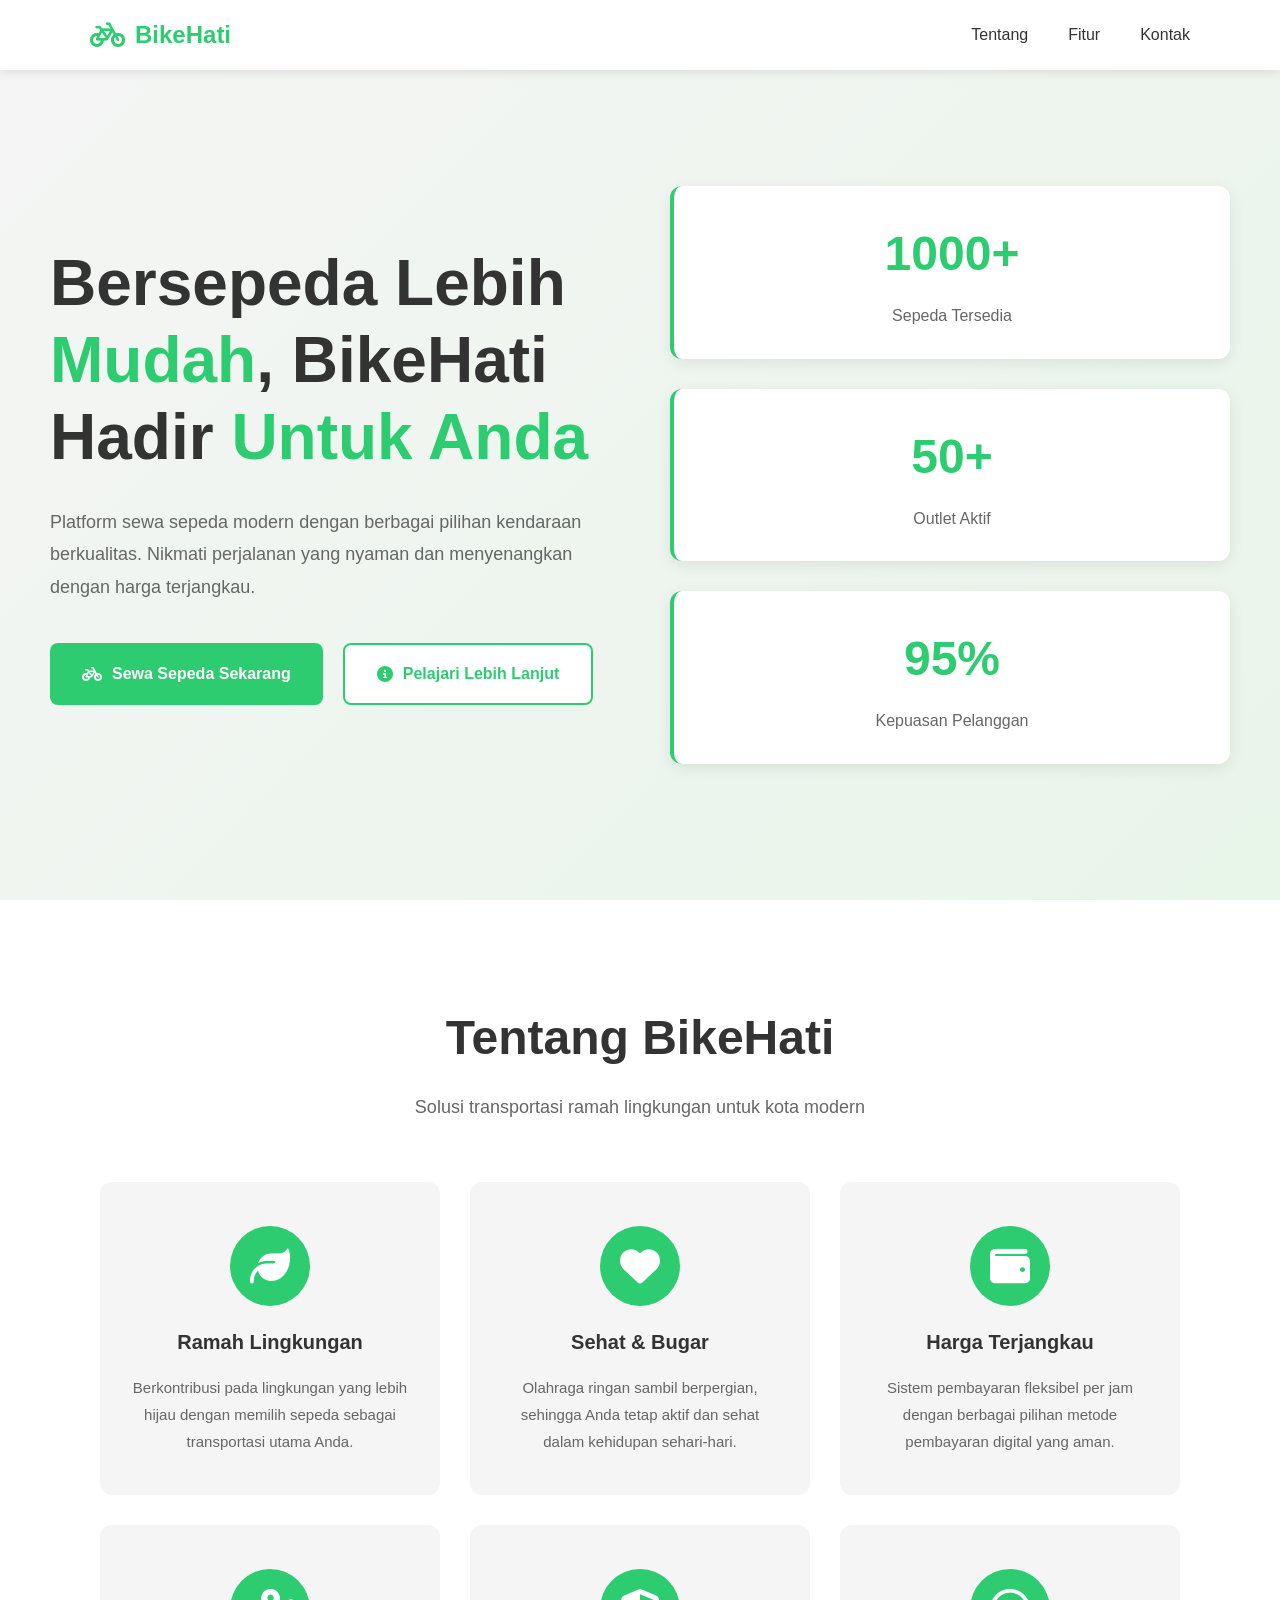
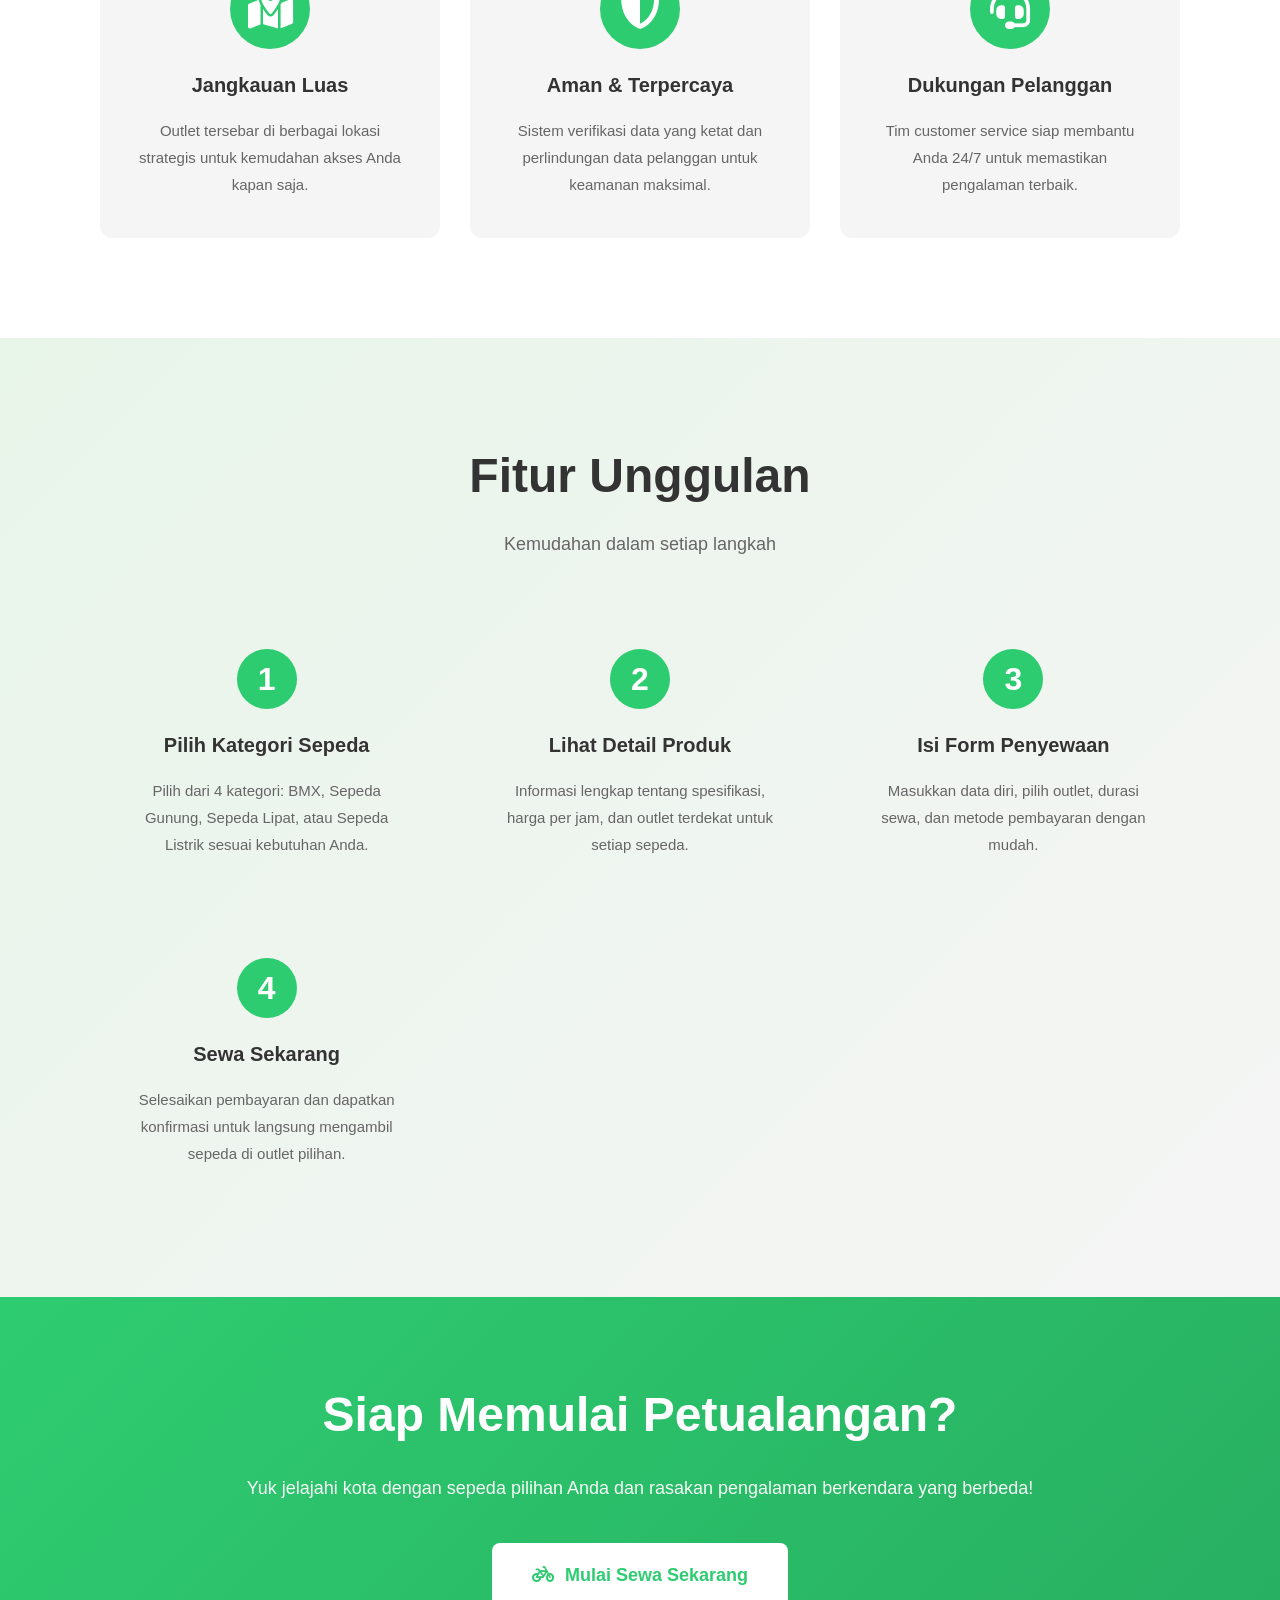
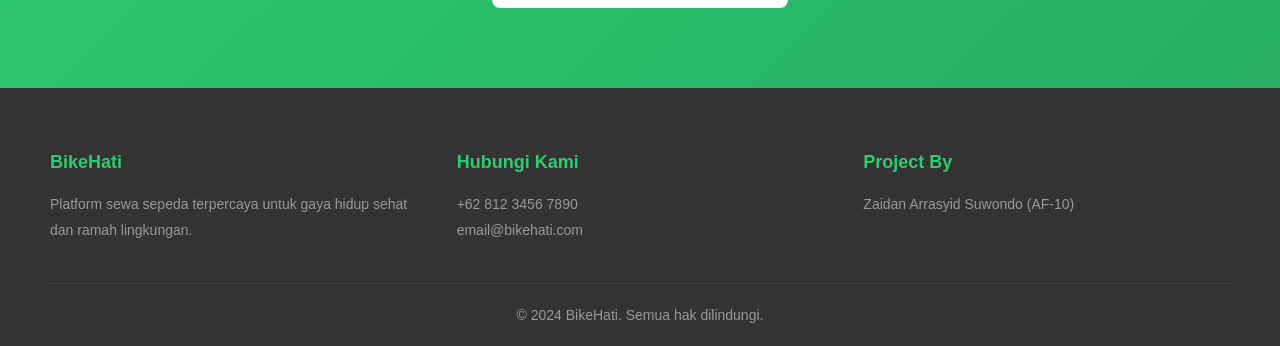
==== index.html @ 1d538002 "Rename home.html to index.html" ====
<!DOCTYPE html>
<html lang="id">
<head>
    <meta charset="UTF-8">
    <meta name="viewport" content="width=device-width, initial-scale=1.0">
    <title>BikeHati - Sewa Sepeda</title>
    <link rel="stylesheet" href="home-style.css">
    <link rel="stylesheet" href="https://cdnjs.cloudflare.com/ajax/libs/font-awesome/6.4.0/css/all.min.css">
</head>
<body>
    <!-- Navigation -->
    <nav class="navbar">
        <div class="nav-container">
            <div class="logo">
                <i class="fas fa-bicycle"></i>
                <span>BikeHati</span>
            </div>
            <ul class="nav-links">
                <li><a href="#tentang">Tentang</a></li>
                <li><a href="#fitur">Fitur</a></li>
                <li><a href="#kontak">Kontak</a></li>
            </ul>
        </div>
    </nav>

    <!-- Hero Section -->
    <section class="hero">
        <div class="hero-content">
            <h1 class="hero-title">
                Bersepeda Lebih
                <span class="highlight">Mudah</span>,
                BikeHati Hadir
                <span class="highlight">Untuk Anda</span>
            </h1>
            <p class="hero-subtitle">Platform sewa sepeda modern dengan berbagai pilihan kendaraan berkualitas. Nikmati perjalanan yang nyaman dan menyenangkan dengan harga terjangkau.</p>
            
            <div class="hero-buttons">
            <a href="sewa/index.html" class="btn btn-primary">
                    <i class="fas fa-bicycle"></i>
                    Sewa Sepeda Sekarang
                </a>
                <a href="#tentang" class="btn btn-secondary">
                    <i class="fas fa-info-circle"></i>
                    Pelajari Lebih Lanjut
                </a>
            </div>
        </div>

        <div class="hero-stats">
            <div class="stat-item">
                <div class="stat-number">1000+</div>
                <div class="stat-label">Sepeda Tersedia</div>
            </div>
            <div class="stat-item">
                <div class="stat-number">50+</div>
                <div class="stat-label">Outlet Aktif</div>
            </div>
            <div class="stat-item">
                <div class="stat-number">95%</div>
                <div class="stat-label">Kepuasan Pelanggan</div>
            </div>
        </div>
    </section>

    <!-- Tentang Section -->
    <section class="tentang" id="tentang">
        <div class="container">
            <h2>Tentang BikeHati</h2>
            <p class="section-subtitle">Solusi transportasi ramah lingkungan untuk kota modern</p>

            <div class="tentang-grid">
                <div class="tentang-card">
                    <div class="card-icon">
                        <i class="fas fa-leaf"></i>
                    </div>
                    <h3>Ramah Lingkungan</h3>
                    <p>Berkontribusi pada lingkungan yang lebih hijau dengan memilih sepeda sebagai transportasi utama Anda.</p>
                </div>

                <div class="tentang-card">
                    <div class="card-icon">
                        <i class="fas fa-heart"></i>
                    </div>
                    <h3>Sehat & Bugar</h3>
                    <p>Olahraga ringan sambil berpergian, sehingga Anda tetap aktif dan sehat dalam kehidupan sehari-hari.</p>
                </div>

                <div class="tentang-card">
                    <div class="card-icon">
                        <i class="fas fa-wallet"></i>
                    </div>
                    <h3>Harga Terjangkau</h3>
                    <p>Sistem pembayaran fleksibel per jam dengan berbagai pilihan metode pembayaran digital yang aman.</p>
                </div>

                <div class="tentang-card">
                    <div class="card-icon">
                        <i class="fas fa-map-location-dot"></i>
                    </div>
                    <h3>Jangkauan Luas</h3>
                    <p>Outlet tersebar di berbagai lokasi strategis untuk kemudahan akses Anda kapan saja.</p>
                </div>

                <div class="tentang-card">
                    <div class="card-icon">
                        <i class="fas fa-shield-halved"></i>
                    </div>
                    <h3>Aman & Terpercaya</h3>
                    <p>Sistem verifikasi data yang ketat dan perlindungan data pelanggan untuk keamanan maksimal.</p>
                </div>

                <div class="tentang-card">
                    <div class="card-icon">
                        <i class="fas fa-headset"></i>
                    </div>
                    <h3>Dukungan Pelanggan</h3>
                    <p>Tim customer service siap membantu Anda 24/7 untuk memastikan pengalaman terbaik.</p>
                </div>
            </div>
        </div>
    </section>

    <!-- Fitur Section -->
    <section class="fitur" id="fitur">
        <div class="container">
            <h2>Fitur Unggulan</h2>
            <p class="section-subtitle">Kemudahan dalam setiap langkah</p>

            <div class="fitur-list">
                <div class="fitur-item">
                    <div class="fitur-number">1</div>
                    <h3>Pilih Kategori Sepeda</h3>
                    <p>Pilih dari 4 kategori: BMX, Sepeda Gunung, Sepeda Lipat, atau Sepeda Listrik sesuai kebutuhan Anda.</p>
                </div>

                <div class="fitur-item">
                    <div class="fitur-number">2</div>
                    <h3>Lihat Detail Produk</h3>
                    <p>Informasi lengkap tentang spesifikasi, harga per jam, dan outlet terdekat untuk setiap sepeda.</p>
                </div>

                <div class="fitur-item">
                    <div class="fitur-number">3</div>
                    <h3>Isi Form Penyewaan</h3>
                    <p>Masukkan data diri, pilih outlet, durasi sewa, dan metode pembayaran dengan mudah.</p>
                </div>

                <div class="fitur-item">
                    <div class="fitur-number">4</div>
                    <h3>Sewa Sekarang</h3>
                    <p>Selesaikan pembayaran dan dapatkan konfirmasi untuk langsung mengambil sepeda di outlet pilihan.</p>
                </div>
            </div>
        </div>
    </section>

    <!-- CTA Section -->
    <section class="cta">
        <div class="cta-content">
            <h2>Siap Memulai Petualangan?</h2>
            <p>Yuk jelajahi kota dengan sepeda pilihan Anda dan rasakan pengalaman berkendara yang berbeda!</p>
            <a href="sewa/index.html" class="btn btn-primary btn-large">
                <i class="fas fa-bicycle"></i>
                Mulai Sewa Sekarang
            </a>
        </div>
    </section>

    <!-- Footer -->
    <footer class="footer">
        <div class="footer-content">
            <div class="footer-section">
                <h3>BikeHati</h3>
                <p>Platform sewa sepeda terpercaya untuk gaya hidup sehat dan ramah lingkungan.</p>
            </div>
            <div class="footer-section">
                <h3>Hubungi Kami</h3>
                <p>+62 812 3456 7890</p>
                <p>email@bikehati.com</p>
            </div>
            <div class="footer-section">
                <h3>Project By</h3>
                <p>Zaidan Arrasyid Suwondo (AF-10)</p>
            </div>
        </div>
        <div class="footer-bottom">
            <p>&copy; 2024 BikeHati. Semua hak dilindungi.</p>
        </div>
    </footer>

    <script src="home-script.js"></script>
</body>
</html>
---- home-style.css ----
* {
    margin: 0;
    padding: 0;
    box-sizing: border-box;
}

:root {
    --primary-green: #2ecc71;
    --primary-dark: #27ae60;
    --dark-bg: #0a0a0a;
    --light-gray: #f5f5f5;
    --border-color: #e0e0e0;
    --text-dark: #333;
    --text-light: #666;
    --transition: all 0.3s ease;
}

body {
    font-family: 'Segoe UI', Tahoma, Geneva, Verdana, sans-serif;
    background-color: #fff;
    color: var(--text-dark);
    line-height: 1.6;
}

html {
    scroll-behavior: smooth;
}

/* ============ NAVIGATION ============ */
.navbar {
    position: fixed;
    top: 0;
    width: 100%;
    background: white;
    box-shadow: 0 2px 10px rgba(0, 0, 0, 0.1);
    z-index: 100;
    padding: 16px 0;
}

.nav-container {
    max-width: 1200px;
    margin: 0 auto;
    padding: 0 50px;
    display: flex;
    justify-content: space-between;
    align-items: center;
}

.logo {
    display: flex;
    align-items: center;
    gap: 10px;
    font-size: 24px;
    font-weight: 700;
    color: var(--primary-green);
}

.logo i {
    font-size: 28px;
}

.nav-links {
    display: flex;
    list-style: none;
    gap: 40px;
}

.nav-links a {
    color: var(--text-dark);
    text-decoration: none;
    font-weight: 500;
    transition: var(--transition);
}

.nav-links a:hover {
    color: var(--primary-green);
}

/* ============ HERO SECTION ============ */
.hero {
    min-height: 100vh;
    background: linear-gradient(135deg, #f5f5f5 0%, #e8f5e9 100%);
    display: flex;
    align-items: center;
    justify-content: space-between;
    padding: 100px 50px 50px 50px;
    max-width: 1400px;
    margin: 0 auto;
    gap: 60px;
}

.hero-content {
    flex: 1;
    max-width: 600px;
}

.hero-title {
    font-size: 64px;
    font-weight: 800;
    line-height: 1.2;
    color: var(--text-dark);
    margin-bottom: 30px;
}

.hero-title .highlight {
    color: var(--primary-green);
}

.hero-subtitle {
    font-size: 18px;
    color: var(--text-light);
    margin-bottom: 40px;
    line-height: 1.8;
}

.hero-buttons {
    display: flex;
    gap: 20px;
    flex-wrap: wrap;
}

.btn {
    display: inline-flex;
    align-items: center;
    gap: 10px;
    padding: 16px 32px;
    border-radius: 8px;
    border: none;
    font-size: 16px;
    font-weight: 600;
    cursor: pointer;
    transition: var(--transition);
    text-decoration: none;
}

.btn-primary {
    background-color: var(--primary-green);
    color: white;
}

.btn-primary:hover {
    background-color: var(--primary-dark);
    transform: translateY(-2px);
    box-shadow: 0 8px 16px rgba(46, 204, 113, 0.3);
}

.btn-secondary {
    background-color: white;
    color: var(--primary-green);
    border: 2px solid var(--primary-green);
}

.btn-secondary:hover {
    background-color: var(--primary-green);
    color: white;
}

.btn-large {
    padding: 18px 40px;
    font-size: 18px;
}

.hero-stats {
    flex: 1;
    display: grid;
    grid-template-columns: 1fr;
    gap: 30px;
}

.stat-item {
    background: white;
    padding: 30px;
    border-radius: 12px;
    text-align: center;
    box-shadow: 0 4px 15px rgba(0, 0, 0, 0.08);
    border-left: 4px solid var(--primary-green);
}

.stat-number {
    font-size: 48px;
    font-weight: 800;
    color: var(--primary-green);
    margin-bottom: 10px;
}

.stat-label {
    font-size: 16px;
    color: var(--text-light);
    font-weight: 500;
}

/* ============ CONTAINER ============ */
.container {
    max-width: 1200px;
    margin: 0 auto;
    padding: 0 50px;
}

/* ============ TENTANG SECTION ============ */
.tentang {
    padding: 100px 50px;
    background-color: white;
}

.tentang h2 {
    font-size: 48px;
    font-weight: 800;
    text-align: center;
    margin-bottom: 16px;
    color: var(--text-dark);
}

.section-subtitle {
    font-size: 18px;
    text-align: center;
    color: var(--text-light);
    margin-bottom: 60px;
}

.tentang-grid {
    display: grid;
    grid-template-columns: repeat(auto-fit, minmax(300px, 1fr));
    gap: 30px;
}

.tentang-card {
    background: var(--light-gray);
    padding: 40px 30px;
    border-radius: 12px;
    text-align: center;
    transition: var(--transition);
    border-top: 4px solid transparent;
}

.tentang-card:hover {
    transform: translateY(-8px);
    box-shadow: 0 12px 30px rgba(0, 0, 0, 0.1);
    border-top-color: var(--primary-green);
}

.card-icon {
    width: 80px;
    height: 80px;
    background: var(--primary-green);
    border-radius: 50%;
    display: flex;
    align-items: center;
    justify-content: center;
    font-size: 40px;
    color: white;
    margin: 0 auto 20px;
}

.tentang-card h3 {
    font-size: 20px;
    margin-bottom: 16px;
    color: var(--text-dark);
}

.tentang-card p {
    color: var(--text-light);
    line-height: 1.8;
    font-size: 15px;
}

/* ============ FITUR SECTION ============ */
.fitur {
    padding: 100px 50px;
    background: linear-gradient(135deg, #e8f5e9 0%, #f5f5f5 100%);
}

.fitur h2 {
    font-size: 48px;
    font-weight: 800;
    text-align: center;
    margin-bottom: 16px;
    color: var(--text-dark);
}

.fitur-list {
    display: grid;
    grid-template-columns: repeat(auto-fit, minmax(280px, 1fr));
    gap: 40px;
    margin-top: 60px;
}

.fitur-item {
    text-align: center;
    padding: 30px;
}

.fitur-number {
    width: 60px;
    height: 60px;
    background: var(--primary-green);
    color: white;
    border-radius: 50%;
    display: flex;
    align-items: center;
    justify-content: center;
    font-size: 32px;
    font-weight: 800;
    margin: 0 auto 20px;
}

.fitur-item h3 {
    font-size: 20px;
    margin-bottom: 16px;
    color: var(--text-dark);
}

.fitur-item p {
    color: var(--text-light);
    font-size: 15px;
    line-height: 1.8;
}

/* ============ CTA SECTION ============ */
.cta {
    background: linear-gradient(135deg, var(--primary-green) 0%, var(--primary-dark) 100%);
    padding: 80px 50px;
    text-align: center;
    color: white;
}

.cta-content h2 {
    font-size: 48px;
    font-weight: 800;
    margin-bottom: 20px;
}

.cta-content p {
    font-size: 18px;
    margin-bottom: 40px;
    opacity: 0.95;
}

.cta .btn-primary {
    background-color: white;
    color: var(--primary-green);
}

.cta .btn-primary:hover {
    background-color: #f0f0f0;
    box-shadow: 0 8px 20px rgba(0, 0, 0, 0.2);
}

/* ============ FOOTER ============ */
.footer {
    background-color: var(--text-dark);
    color: white;
    padding: 60px 50px 20px;
}

.footer-content {
    max-width: 1200px;
    margin: 0 auto;
    display: grid;
    grid-template-columns: repeat(auto-fit, minmax(250px, 1fr));
    gap: 40px;
    margin-bottom: 40px;
}

.footer-section h3 {
    font-size: 18px;
    margin-bottom: 16px;
    color: var(--primary-green);
}

.footer-section p {
    color: #999;
    font-size: 14px;
    line-height: 1.8;
}

.footer-bottom {
    text-align: center;
    padding-top: 20px;
    border-top: 1px solid #444;
    color: #999;
    font-size: 14px;
}

/* ============ RESPONSIVE ============ */
@media (max-width: 768px) {
    .nav-container {
        padding: 0 20px;
    }

    .nav-links {
        gap: 20px;
        font-size: 14px;
    }

    .hero {
        flex-direction: column;
        padding: 80px 20px 40px;
        text-align: center;
    }

    .hero-title {
        font-size: 42px;
    }

    .hero-subtitle {
        font-size: 16px;
    }

    .hero-buttons {
        justify-content: center;
    }

    .hero-stats {
        grid-template-columns: 1fr;
    }

    .tentang {
        padding: 60px 20px;
    }

    .tentang h2,
    .fitur h2 {
        font-size: 36px;
    }

    .tentang-grid {
        grid-template-columns: 1fr;
    }

    .fitur {
        padding: 60px 20px;
    }

    .cta {
        padding: 60px 20px;
    }

    .cta-content h2 {
        font-size: 36px;
    }

    .cta-content p {
        font-size: 16px;
    }

    .footer-content {
        grid-template-columns: 1fr;
        gap: 30px;
    }
}

@media (max-width: 480px) {
    .navbar {
        padding: 12px 0;
    }

    .nav-container {
        flex-direction: column;
        gap: 15px;
        padding: 0 15px;
    }

    .nav-links {
        flex-direction: column;
        gap: 10px;
        text-align: center;
    }

    .hero {
        padding: 60px 15px 30px;
    }

    .hero-title {
        font-size: 32px;
    }

    .hero-buttons {
        flex-direction: column;
    }

    .btn {
        width: 100%;
        justify-content: center;
    }

    .tentang,
    .fitur {
        padding: 40px 15px;
    }

    .tentang h2,
    .fitur h2,
    .cta-content h2 {
        font-size: 28px;
    }

    .cta {
        padding: 40px 15px;
    }

    .hero-title .highlight,
    .cta-content h2 {
        display: block;
    }
}
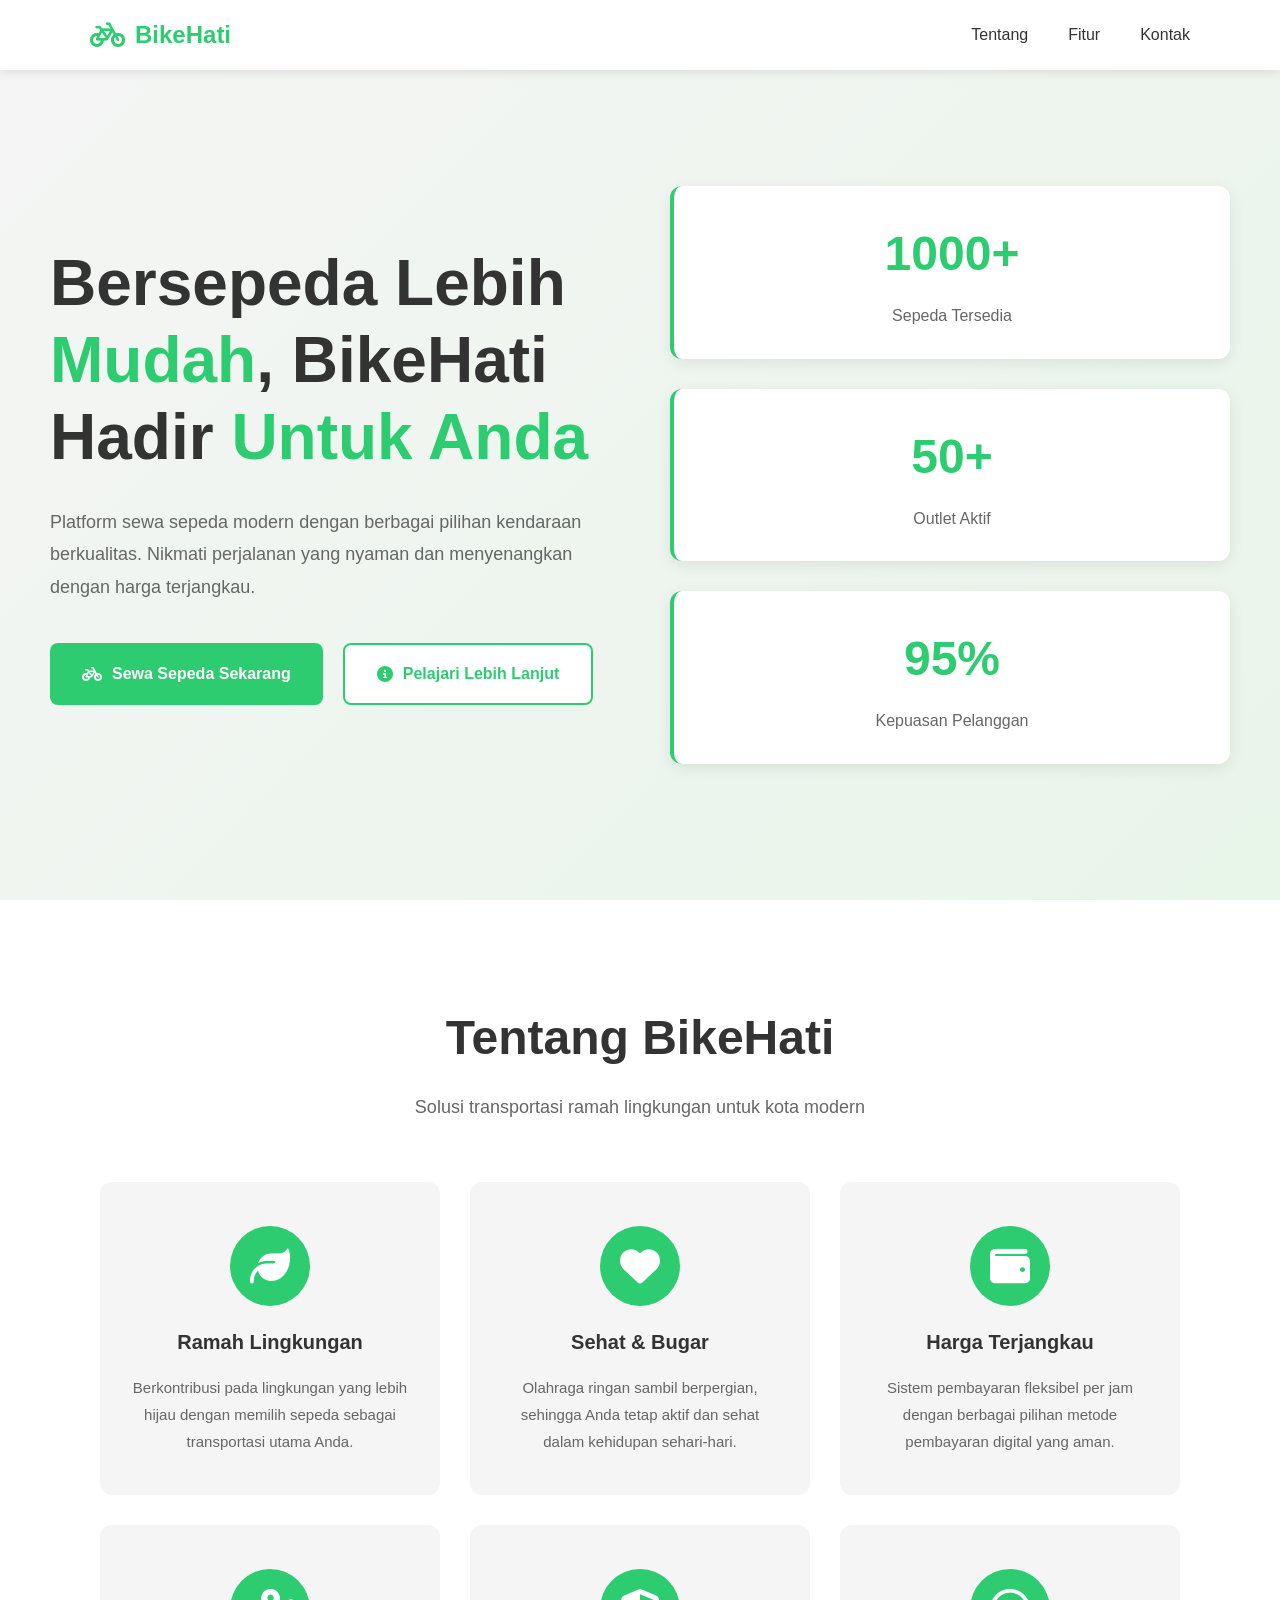
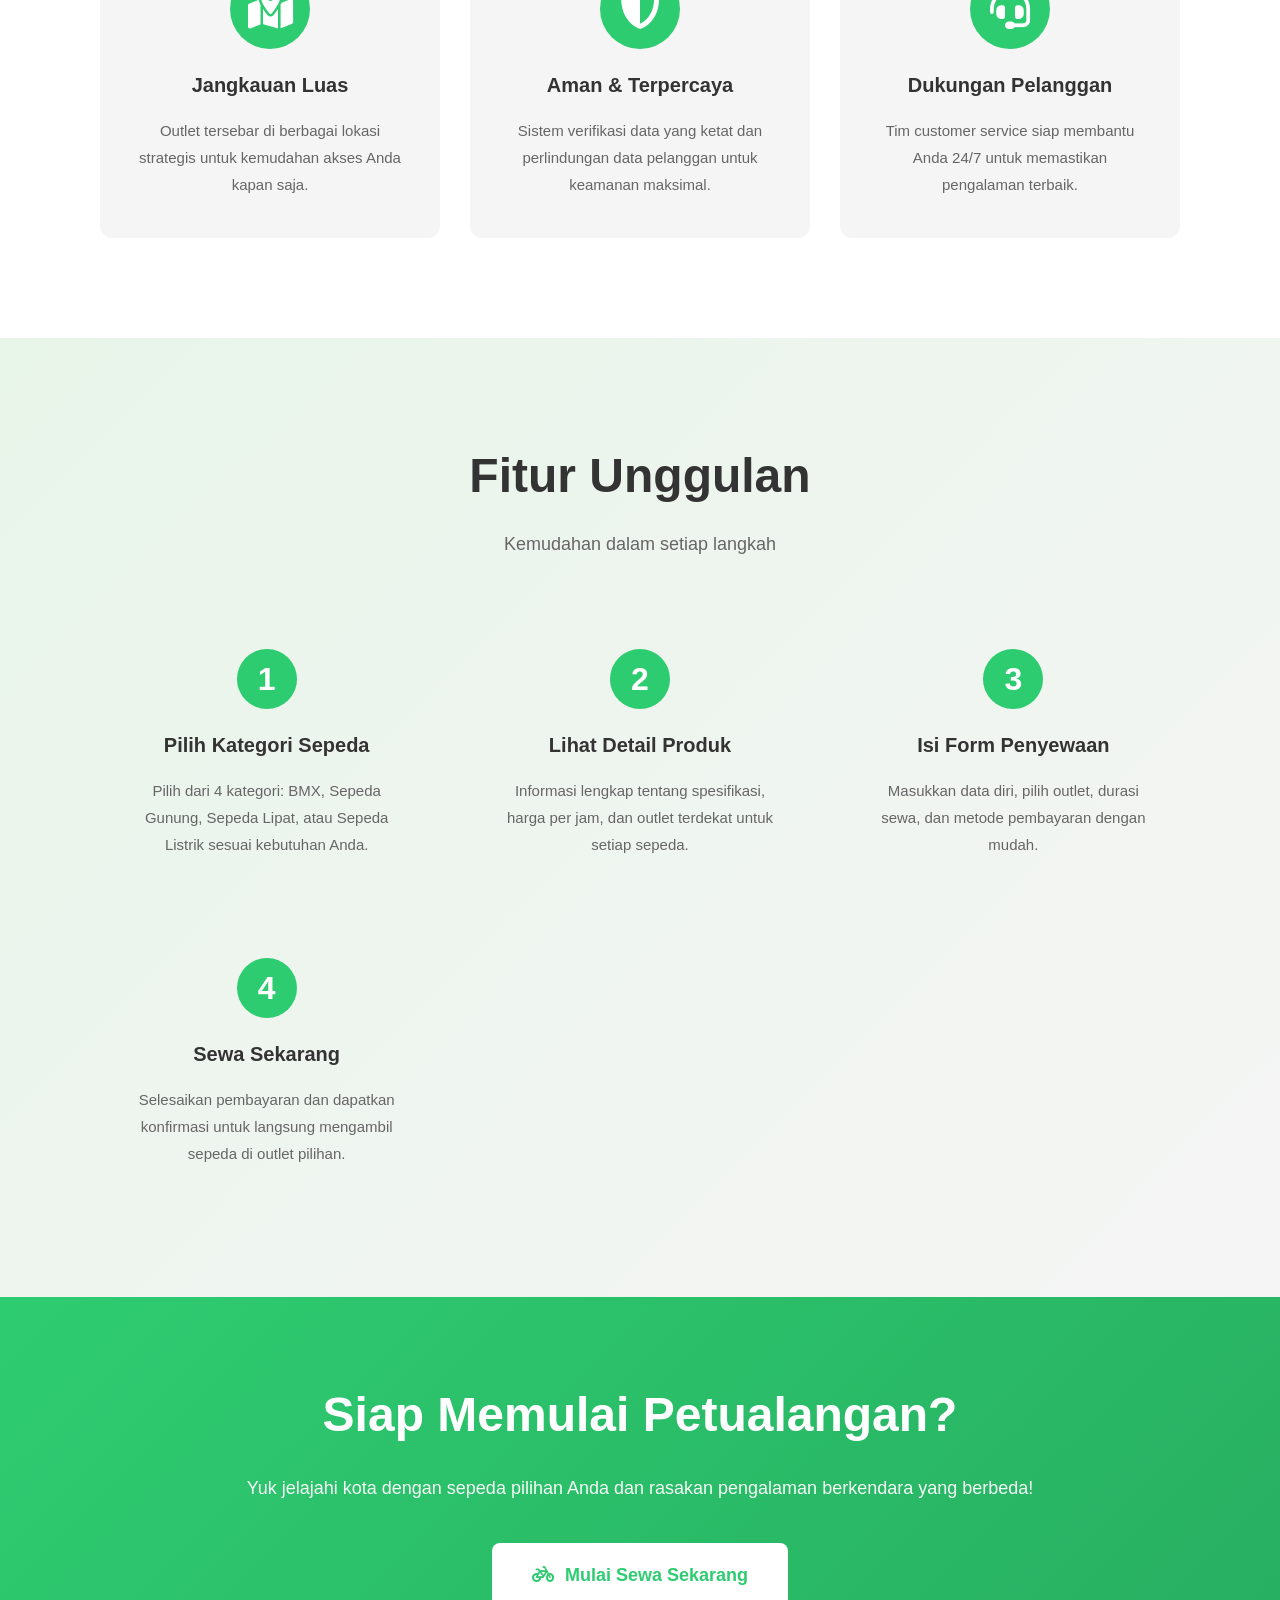
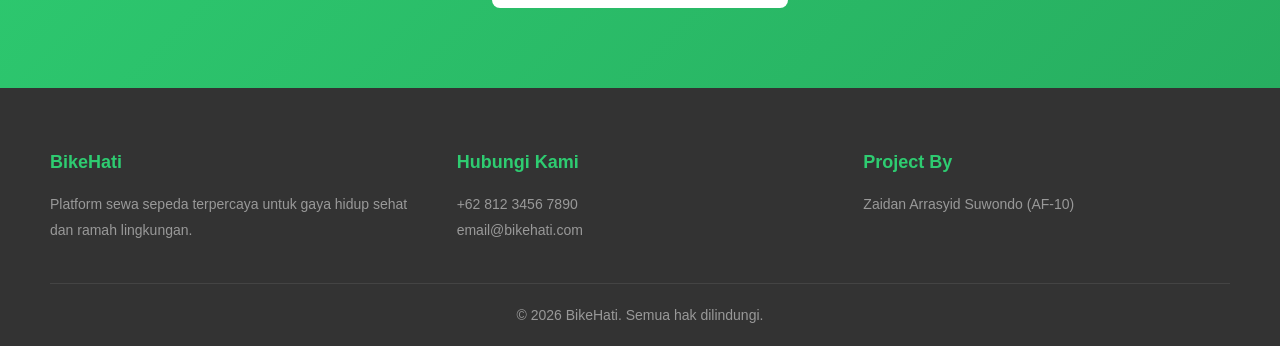
==== commit 6b5af11e: "Add files via upload" ====
--- a/index.html
+++ b/index.html
@@ -167,7 +167,7 @@
     </section>
 
     <!-- Footer -->
-    <footer class="footer">
+    <footer class="footer" id="kontak">
         <div class="footer-content">
             <div class="footer-section">
                 <h3>BikeHati</h3>
@@ -184,7 +184,7 @@
             </div>
         </div>
         <div class="footer-bottom">
-            <p>&copy; 2024 BikeHati. Semua hak dilindungi.</p>
+            <p>&copy; 2026 BikeHati. Semua hak dilindungi.</p>
         </div>
     </footer>
 
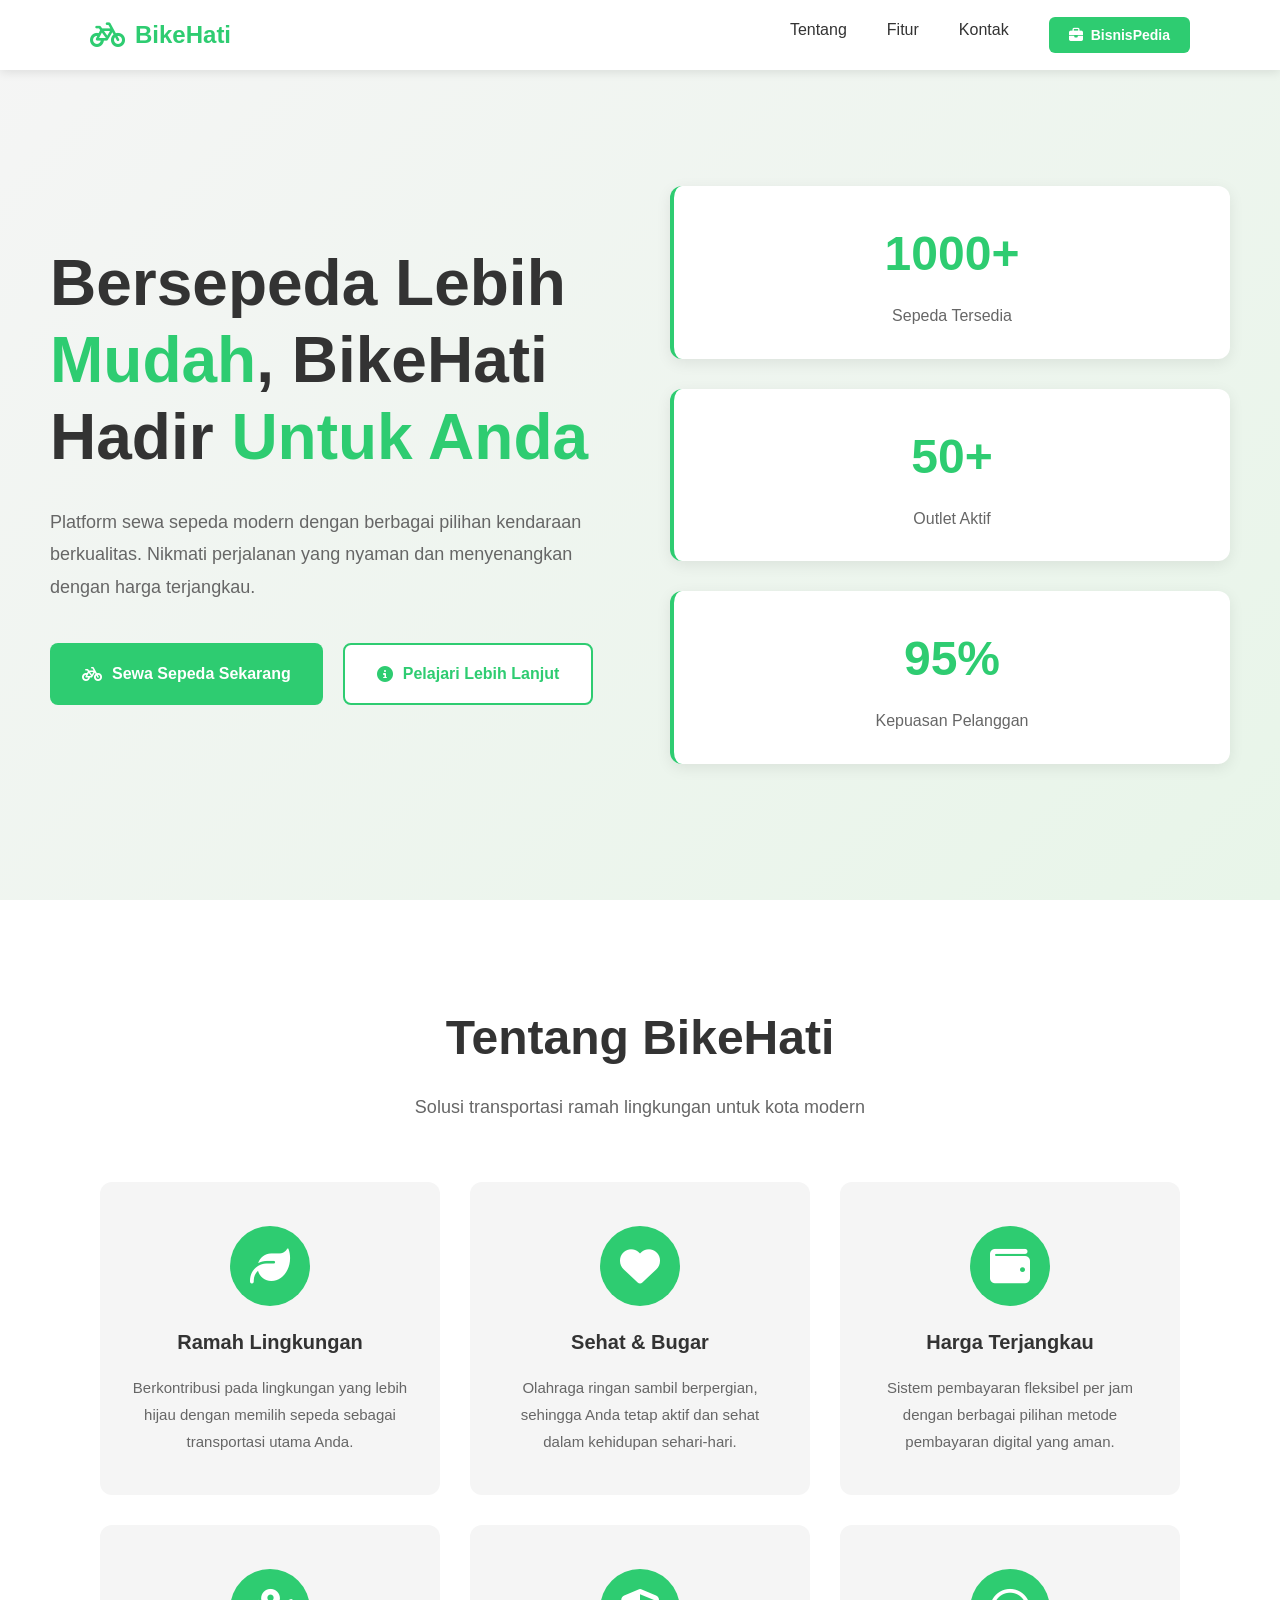
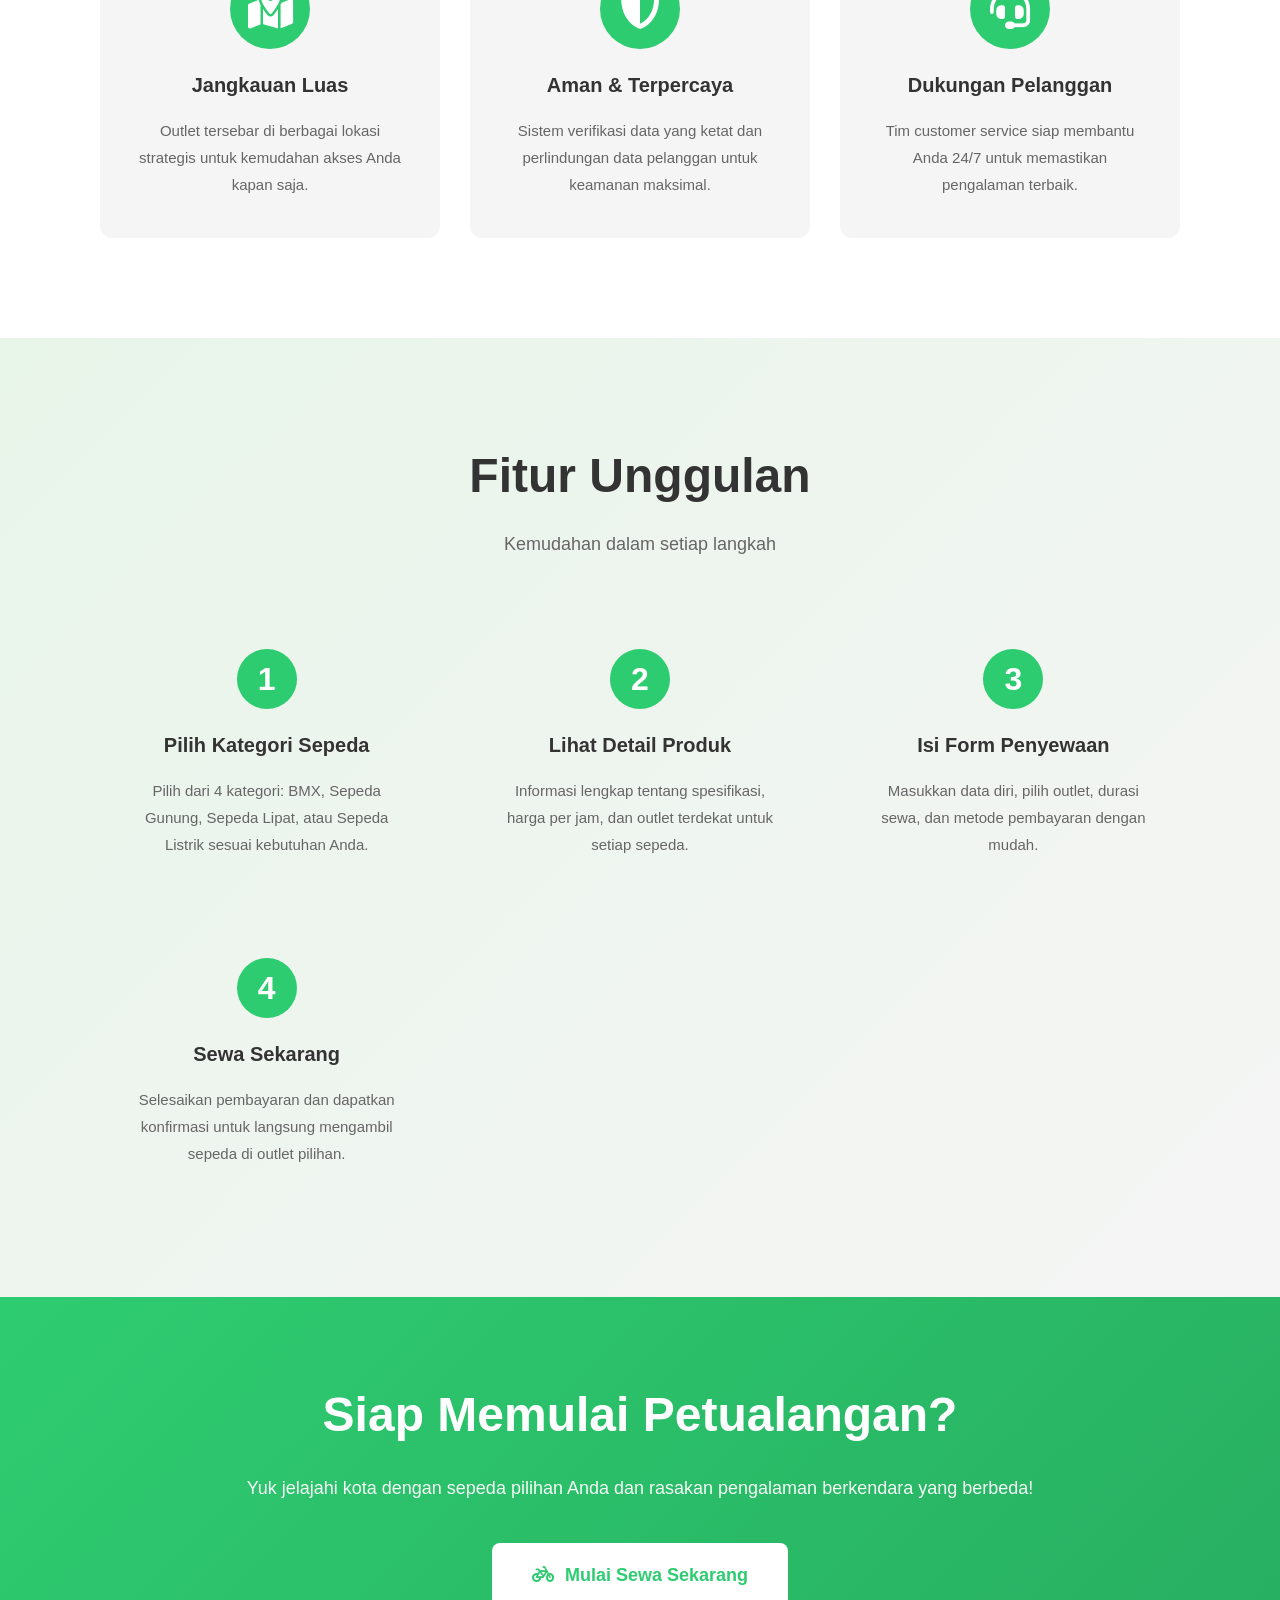
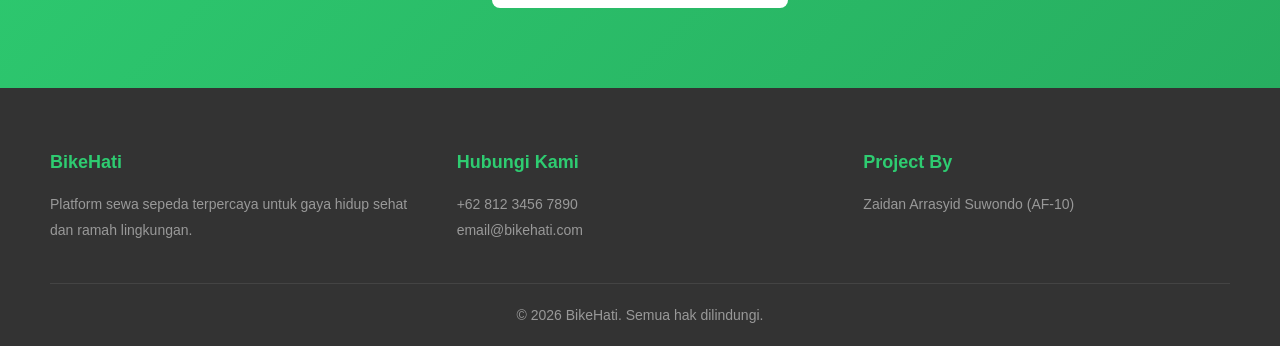
==== commit 59124156: "Initial commit: Add BikeHati sewa sepeda project with navbar, hero section, business plan page, and " ====
--- a/index.html
+++ b/index.html
@@ -1,193 +1,212 @@
-<!DOCTYPE html>
-<html lang="id">
-<head>
-    <meta charset="UTF-8">
-    <meta name="viewport" content="width=device-width, initial-scale=1.0">
-    <title>BikeHati - Sewa Sepeda</title>
-    <link rel="stylesheet" href="home-style.css">
-    <link rel="stylesheet" href="https://cdnjs.cloudflare.com/ajax/libs/font-awesome/6.4.0/css/all.min.css">
-</head>
-<body>
-    <!-- Navigation -->
-    <nav class="navbar">
-        <div class="nav-container">
-            <div class="logo">
-                <i class="fas fa-bicycle"></i>
-                <span>BikeHati</span>
-            </div>
-            <ul class="nav-links">
-                <li><a href="#tentang">Tentang</a></li>
-                <li><a href="#fitur">Fitur</a></li>
-                <li><a href="#kontak">Kontak</a></li>
-            </ul>
-        </div>
-    </nav>
-
-    <!-- Hero Section -->
-    <section class="hero">
-        <div class="hero-content">
-            <h1 class="hero-title">
-                Bersepeda Lebih
-                <span class="highlight">Mudah</span>,
-                BikeHati Hadir
-                <span class="highlight">Untuk Anda</span>
-            </h1>
-            <p class="hero-subtitle">Platform sewa sepeda modern dengan berbagai pilihan kendaraan berkualitas. Nikmati perjalanan yang nyaman dan menyenangkan dengan harga terjangkau.</p>
-            
-            <div class="hero-buttons">
-            <a href="sewa/index.html" class="btn btn-primary">
-                    <i class="fas fa-bicycle"></i>
-                    Sewa Sepeda Sekarang
-                </a>
-                <a href="#tentang" class="btn btn-secondary">
-                    <i class="fas fa-info-circle"></i>
-                    Pelajari Lebih Lanjut
-                </a>
-            </div>
-        </div>
-
-        <div class="hero-stats">
-            <div class="stat-item">
-                <div class="stat-number">1000+</div>
-                <div class="stat-label">Sepeda Tersedia</div>
-            </div>
-            <div class="stat-item">
-                <div class="stat-number">50+</div>
-                <div class="stat-label">Outlet Aktif</div>
-            </div>
-            <div class="stat-item">
-                <div class="stat-number">95%</div>
-                <div class="stat-label">Kepuasan Pelanggan</div>
-            </div>
-        </div>
-    </section>
-
-    <!-- Tentang Section -->
-    <section class="tentang" id="tentang">
-        <div class="container">
-            <h2>Tentang BikeHati</h2>
-            <p class="section-subtitle">Solusi transportasi ramah lingkungan untuk kota modern</p>
-
-            <div class="tentang-grid">
-                <div class="tentang-card">
-                    <div class="card-icon">
-                        <i class="fas fa-leaf"></i>
-                    </div>
-                    <h3>Ramah Lingkungan</h3>
-                    <p>Berkontribusi pada lingkungan yang lebih hijau dengan memilih sepeda sebagai transportasi utama Anda.</p>
-                </div>
-
-                <div class="tentang-card">
-                    <div class="card-icon">
-                        <i class="fas fa-heart"></i>
-                    </div>
-                    <h3>Sehat & Bugar</h3>
-                    <p>Olahraga ringan sambil berpergian, sehingga Anda tetap aktif dan sehat dalam kehidupan sehari-hari.</p>
-                </div>
-
-                <div class="tentang-card">
-                    <div class="card-icon">
-                        <i class="fas fa-wallet"></i>
-                    </div>
-                    <h3>Harga Terjangkau</h3>
-                    <p>Sistem pembayaran fleksibel per jam dengan berbagai pilihan metode pembayaran digital yang aman.</p>
-                </div>
-
-                <div class="tentang-card">
-                    <div class="card-icon">
-                        <i class="fas fa-map-location-dot"></i>
-                    </div>
-                    <h3>Jangkauan Luas</h3>
-                    <p>Outlet tersebar di berbagai lokasi strategis untuk kemudahan akses Anda kapan saja.</p>
-                </div>
-
-                <div class="tentang-card">
-                    <div class="card-icon">
-                        <i class="fas fa-shield-halved"></i>
-                    </div>
-                    <h3>Aman & Terpercaya</h3>
-                    <p>Sistem verifikasi data yang ketat dan perlindungan data pelanggan untuk keamanan maksimal.</p>
-                </div>
-
-                <div class="tentang-card">
-                    <div class="card-icon">
-                        <i class="fas fa-headset"></i>
-                    </div>
-                    <h3>Dukungan Pelanggan</h3>
-                    <p>Tim customer service siap membantu Anda 24/7 untuk memastikan pengalaman terbaik.</p>
-                </div>
-            </div>
-        </div>
-    </section>
-
-    <!-- Fitur Section -->
-    <section class="fitur" id="fitur">
-        <div class="container">
-            <h2>Fitur Unggulan</h2>
-            <p class="section-subtitle">Kemudahan dalam setiap langkah</p>
-
-            <div class="fitur-list">
-                <div class="fitur-item">
-                    <div class="fitur-number">1</div>
-                    <h3>Pilih Kategori Sepeda</h3>
-                    <p>Pilih dari 4 kategori: BMX, Sepeda Gunung, Sepeda Lipat, atau Sepeda Listrik sesuai kebutuhan Anda.</p>
-                </div>
-
-                <div class="fitur-item">
-                    <div class="fitur-number">2</div>
-                    <h3>Lihat Detail Produk</h3>
-                    <p>Informasi lengkap tentang spesifikasi, harga per jam, dan outlet terdekat untuk setiap sepeda.</p>
-                </div>
-
-                <div class="fitur-item">
-                    <div class="fitur-number">3</div>
-                    <h3>Isi Form Penyewaan</h3>
-                    <p>Masukkan data diri, pilih outlet, durasi sewa, dan metode pembayaran dengan mudah.</p>
-                </div>
-
-                <div class="fitur-item">
-                    <div class="fitur-number">4</div>
-                    <h3>Sewa Sekarang</h3>
-                    <p>Selesaikan pembayaran dan dapatkan konfirmasi untuk langsung mengambil sepeda di outlet pilihan.</p>
-                </div>
-            </div>
-        </div>
-    </section>
-
-    <!-- CTA Section -->
-    <section class="cta">
-        <div class="cta-content">
-            <h2>Siap Memulai Petualangan?</h2>
-            <p>Yuk jelajahi kota dengan sepeda pilihan Anda dan rasakan pengalaman berkendara yang berbeda!</p>
-            <a href="sewa/index.html" class="btn btn-primary btn-large">
-                <i class="fas fa-bicycle"></i>
-                Mulai Sewa Sekarang
-            </a>
-        </div>
-    </section>
-
-    <!-- Footer -->
-    <footer class="footer" id="kontak">
-        <div class="footer-content">
-            <div class="footer-section">
-                <h3>BikeHati</h3>
-                <p>Platform sewa sepeda terpercaya untuk gaya hidup sehat dan ramah lingkungan.</p>
-            </div>
-            <div class="footer-section">
-                <h3>Hubungi Kami</h3>
-                <p>+62 812 3456 7890</p>
-                <p>email@bikehati.com</p>
-            </div>
-            <div class="footer-section">
-                <h3>Project By</h3>
-                <p>Zaidan Arrasyid Suwondo (AF-10)</p>
-            </div>
-        </div>
-        <div class="footer-bottom">
-            <p>&copy; 2026 BikeHati. Semua hak dilindungi.</p>
-        </div>
-    </footer>
-
-    <script src="home-script.js"></script>
-</body>
-</html>
+<!DOCTYPE html>
+<html lang="id">
+<head>
+    <meta charset="UTF-8">
+    <meta name="viewport" content="width=device-width, initial-scale=1.0">
+    <title>BikeHati - Sewa Sepeda</title>
+    <link rel="stylesheet" href="home-style.css">
+    <link rel="stylesheet" href="https://cdnjs.cloudflare.com/ajax/libs/font-awesome/6.4.0/css/all.min.css">
+</head>
+<body>
+    <!-- Navigation -->
+    <nav class="navbar">
+        <div class="nav-container">
+            <div class="logo">
+                <i class="fas fa-bicycle"></i>
+                <span>BikeHati</span>
+            </div>
+            <ul class="nav-links">
+                <li><a href="#tentang">Tentang</a></li>
+                <li><a href="#fitur">Fitur</a></li>
+                <li><a href="#kontak">Kontak</a></li>
+                <li><button id="bisnisPediaBtn" class="nav-btn-bisnispedia">
+                    <i class="fas fa-briefcase"></i>
+                    BisnisPedia
+                </button></li>
+            </ul>
+        </div>
+    </nav>
+
+    <!-- BisnisPedia Modal -->
+    <div class="bisnispedia-modal" id="bisnisPediaModal">
+        <div class="bisnispedia-modal-content">
+            <button class="modal-close-btn" id="closeBisnisPediaModal">&times;</button>
+            <h2>BisnisPedia</h2>
+            <p>List Tugas AF-10 Zaidan Arrasyid Suwondo</p>
+            <div class="bisnispedia-tasks">
+                <a href="BisnisPedia/BusinessPlan.html" class="task-btn">
+                    <i class="fas fa-file-alt"></i>
+                    Business Plan
+                </a>
+            </div>
+        </div>
+    </div>
+
+    <!-- Hero Section -->
+    <section class="hero">
+        <div class="hero-content">
+            <h1 class="hero-title">
+                Bersepeda Lebih
+                <span class="highlight">Mudah</span>,
+                BikeHati Hadir
+                <span class="highlight">Untuk Anda</span>
+            </h1>
+            <p class="hero-subtitle">Platform sewa sepeda modern dengan berbagai pilihan kendaraan berkualitas. Nikmati perjalanan yang nyaman dan menyenangkan dengan harga terjangkau.</p>
+            
+            <div class="hero-buttons">
+            <a href="sewa/index.html" class="btn btn-primary">
+                    <i class="fas fa-bicycle"></i>
+                    Sewa Sepeda Sekarang
+                </a>
+                <a href="#tentang" class="btn btn-secondary">
+                    <i class="fas fa-info-circle"></i>
+                    Pelajari Lebih Lanjut
+                </a>
+            </div>
+        </div>
+
+        <div class="hero-stats">
+            <div class="stat-item">
+                <div class="stat-number">1000+</div>
+                <div class="stat-label">Sepeda Tersedia</div>
+            </div>
+            <div class="stat-item">
+                <div class="stat-number">50+</div>
+                <div class="stat-label">Outlet Aktif</div>
+            </div>
+            <div class="stat-item">
+                <div class="stat-number">95%</div>
+                <div class="stat-label">Kepuasan Pelanggan</div>
+            </div>
+        </div>
+    </section>
+
+    <!-- Tentang Section -->
+    <section class="tentang" id="tentang">
+        <div class="container">
+            <h2>Tentang BikeHati</h2>
+            <p class="section-subtitle">Solusi transportasi ramah lingkungan untuk kota modern</p>
+
+            <div class="tentang-grid">
+                <div class="tentang-card">
+                    <div class="card-icon">
+                        <i class="fas fa-leaf"></i>
+                    </div>
+                    <h3>Ramah Lingkungan</h3>
+                    <p>Berkontribusi pada lingkungan yang lebih hijau dengan memilih sepeda sebagai transportasi utama Anda.</p>
+                </div>
+
+                <div class="tentang-card">
+                    <div class="card-icon">
+                        <i class="fas fa-heart"></i>
+                    </div>
+                    <h3>Sehat & Bugar</h3>
+                    <p>Olahraga ringan sambil berpergian, sehingga Anda tetap aktif dan sehat dalam kehidupan sehari-hari.</p>
+                </div>
+
+                <div class="tentang-card">
+                    <div class="card-icon">
+                        <i class="fas fa-wallet"></i>
+                    </div>
+                    <h3>Harga Terjangkau</h3>
+                    <p>Sistem pembayaran fleksibel per jam dengan berbagai pilihan metode pembayaran digital yang aman.</p>
+                </div>
+
+                <div class="tentang-card">
+                    <div class="card-icon">
+                        <i class="fas fa-map-location-dot"></i>
+                    </div>
+                    <h3>Jangkauan Luas</h3>
+                    <p>Outlet tersebar di berbagai lokasi strategis untuk kemudahan akses Anda kapan saja.</p>
+                </div>
+
+                <div class="tentang-card">
+                    <div class="card-icon">
+                        <i class="fas fa-shield-halved"></i>
+                    </div>
+                    <h3>Aman & Terpercaya</h3>
+                    <p>Sistem verifikasi data yang ketat dan perlindungan data pelanggan untuk keamanan maksimal.</p>
+                </div>
+
+                <div class="tentang-card">
+                    <div class="card-icon">
+                        <i class="fas fa-headset"></i>
+                    </div>
+                    <h3>Dukungan Pelanggan</h3>
+                    <p>Tim customer service siap membantu Anda 24/7 untuk memastikan pengalaman terbaik.</p>
+                </div>
+            </div>
+        </div>
+    </section>
+
+    <!-- Fitur Section -->
+    <section class="fitur" id="fitur">
+        <div class="container">
+            <h2>Fitur Unggulan</h2>
+            <p class="section-subtitle">Kemudahan dalam setiap langkah</p>
+
+            <div class="fitur-list">
+                <div class="fitur-item">
+                    <div class="fitur-number">1</div>
+                    <h3>Pilih Kategori Sepeda</h3>
+                    <p>Pilih dari 4 kategori: BMX, Sepeda Gunung, Sepeda Lipat, atau Sepeda Listrik sesuai kebutuhan Anda.</p>
+                </div>
+
+                <div class="fitur-item">
+                    <div class="fitur-number">2</div>
+                    <h3>Lihat Detail Produk</h3>
+                    <p>Informasi lengkap tentang spesifikasi, harga per jam, dan outlet terdekat untuk setiap sepeda.</p>
+                </div>
+
+                <div class="fitur-item">
+                    <div class="fitur-number">3</div>
+                    <h3>Isi Form Penyewaan</h3>
+                    <p>Masukkan data diri, pilih outlet, durasi sewa, dan metode pembayaran dengan mudah.</p>
+                </div>
+
+                <div class="fitur-item">
+                    <div class="fitur-number">4</div>
+                    <h3>Sewa Sekarang</h3>
+                    <p>Selesaikan pembayaran dan dapatkan konfirmasi untuk langsung mengambil sepeda di outlet pilihan.</p>
+                </div>
+            </div>
+        </div>
+    </section>
+
+    <!-- CTA Section -->
+    <section class="cta">
+        <div class="cta-content">
+            <h2>Siap Memulai Petualangan?</h2>
+            <p>Yuk jelajahi kota dengan sepeda pilihan Anda dan rasakan pengalaman berkendara yang berbeda!</p>
+            <a href="sewa/index.html" class="btn btn-primary btn-large">
+                <i class="fas fa-bicycle"></i>
+                Mulai Sewa Sekarang
+            </a>
+        </div>
+    </section>
+
+    <!-- Footer -->
+    <footer class="footer" id="kontak">
+        <div class="footer-content">
+            <div class="footer-section">
+                <h3>BikeHati</h3>
+                <p>Platform sewa sepeda terpercaya untuk gaya hidup sehat dan ramah lingkungan.</p>
+            </div>
+            <div class="footer-section">
+                <h3>Hubungi Kami</h3>
+                <p>+62 812 3456 7890</p>
+                <p>email@bikehati.com</p>
+            </div>
+            <div class="footer-section">
+                <h3>Project By</h3>
+                <p>Zaidan Arrasyid Suwondo (AF-10)</p>
+            </div>
+        </div>
+        <div class="footer-bottom">
+            <p>&copy; 2026 BikeHati. Semua hak dilindungi.</p>
+        </div>
+    </footer>
+
+    <script src="home-script.js"></script>
+</body>
+</html>
--- a/home-style.css
+++ b/home-style.css
@@ -1,505 +1,675 @@
-* {
-    margin: 0;
-    padding: 0;
-    box-sizing: border-box;
-}
-
-:root {
-    --primary-green: #2ecc71;
-    --primary-dark: #27ae60;
-    --dark-bg: #0a0a0a;
-    --light-gray: #f5f5f5;
-    --border-color: #e0e0e0;
-    --text-dark: #333;
-    --text-light: #666;
-    --transition: all 0.3s ease;
-}
-
-body {
-    font-family: 'Segoe UI', Tahoma, Geneva, Verdana, sans-serif;
-    background-color: #fff;
-    color: var(--text-dark);
-    line-height: 1.6;
-}
-
-html {
-    scroll-behavior: smooth;
-}
-
-/* ============ NAVIGATION ============ */
-.navbar {
-    position: fixed;
-    top: 0;
-    width: 100%;
-    background: white;
-    box-shadow: 0 2px 10px rgba(0, 0, 0, 0.1);
-    z-index: 100;
-    padding: 16px 0;
-}
-
-.nav-container {
-    max-width: 1200px;
-    margin: 0 auto;
-    padding: 0 50px;
-    display: flex;
-    justify-content: space-between;
-    align-items: center;
-}
-
-.logo {
-    display: flex;
-    align-items: center;
-    gap: 10px;
-    font-size: 24px;
-    font-weight: 700;
-    color: var(--primary-green);
-}
-
-.logo i {
-    font-size: 28px;
-}
-
-.nav-links {
-    display: flex;
-    list-style: none;
-    gap: 40px;
-}
-
-.nav-links a {
-    color: var(--text-dark);
-    text-decoration: none;
-    font-weight: 500;
-    transition: var(--transition);
-}
-
-.nav-links a:hover {
-    color: var(--primary-green);
-}
-
-/* ============ HERO SECTION ============ */
-.hero {
-    min-height: 100vh;
-    background: linear-gradient(135deg, #f5f5f5 0%, #e8f5e9 100%);
-    display: flex;
-    align-items: center;
-    justify-content: space-between;
-    padding: 100px 50px 50px 50px;
-    max-width: 1400px;
-    margin: 0 auto;
-    gap: 60px;
-}
-
-.hero-content {
-    flex: 1;
-    max-width: 600px;
-}
-
-.hero-title {
-    font-size: 64px;
-    font-weight: 800;
-    line-height: 1.2;
-    color: var(--text-dark);
-    margin-bottom: 30px;
-}
-
-.hero-title .highlight {
-    color: var(--primary-green);
-}
-
-.hero-subtitle {
-    font-size: 18px;
-    color: var(--text-light);
-    margin-bottom: 40px;
-    line-height: 1.8;
-}
-
-.hero-buttons {
-    display: flex;
-    gap: 20px;
-    flex-wrap: wrap;
-}
-
-.btn {
-    display: inline-flex;
-    align-items: center;
-    gap: 10px;
-    padding: 16px 32px;
-    border-radius: 8px;
-    border: none;
-    font-size: 16px;
-    font-weight: 600;
-    cursor: pointer;
-    transition: var(--transition);
-    text-decoration: none;
-}
-
-.btn-primary {
-    background-color: var(--primary-green);
-    color: white;
-}
-
-.btn-primary:hover {
-    background-color: var(--primary-dark);
-    transform: translateY(-2px);
-    box-shadow: 0 8px 16px rgba(46, 204, 113, 0.3);
-}
-
-.btn-secondary {
-    background-color: white;
-    color: var(--primary-green);
-    border: 2px solid var(--primary-green);
-}
-
-.btn-secondary:hover {
-    background-color: var(--primary-green);
-    color: white;
-}
-
-.btn-large {
-    padding: 18px 40px;
-    font-size: 18px;
-}
-
-.hero-stats {
-    flex: 1;
-    display: grid;
-    grid-template-columns: 1fr;
-    gap: 30px;
-}
-
-.stat-item {
-    background: white;
-    padding: 30px;
-    border-radius: 12px;
-    text-align: center;
-    box-shadow: 0 4px 15px rgba(0, 0, 0, 0.08);
-    border-left: 4px solid var(--primary-green);
-}
-
-.stat-number {
-    font-size: 48px;
-    font-weight: 800;
-    color: var(--primary-green);
-    margin-bottom: 10px;
-}
-
-.stat-label {
-    font-size: 16px;
-    color: var(--text-light);
-    font-weight: 500;
-}
-
-/* ============ CONTAINER ============ */
-.container {
-    max-width: 1200px;
-    margin: 0 auto;
-    padding: 0 50px;
-}
-
-/* ============ TENTANG SECTION ============ */
-.tentang {
-    padding: 100px 50px;
-    background-color: white;
-}
-
-.tentang h2 {
-    font-size: 48px;
-    font-weight: 800;
-    text-align: center;
-    margin-bottom: 16px;
-    color: var(--text-dark);
-}
-
-.section-subtitle {
-    font-size: 18px;
-    text-align: center;
-    color: var(--text-light);
-    margin-bottom: 60px;
-}
-
-.tentang-grid {
-    display: grid;
-    grid-template-columns: repeat(auto-fit, minmax(300px, 1fr));
-    gap: 30px;
-}
-
-.tentang-card {
-    background: var(--light-gray);
-    padding: 40px 30px;
-    border-radius: 12px;
-    text-align: center;
-    transition: var(--transition);
-    border-top: 4px solid transparent;
-}
-
-.tentang-card:hover {
-    transform: translateY(-8px);
-    box-shadow: 0 12px 30px rgba(0, 0, 0, 0.1);
-    border-top-color: var(--primary-green);
-}
-
-.card-icon {
-    width: 80px;
-    height: 80px;
-    background: var(--primary-green);
-    border-radius: 50%;
-    display: flex;
-    align-items: center;
-    justify-content: center;
-    font-size: 40px;
-    color: white;
-    margin: 0 auto 20px;
-}
-
-.tentang-card h3 {
-    font-size: 20px;
-    margin-bottom: 16px;
-    color: var(--text-dark);
-}
-
-.tentang-card p {
-    color: var(--text-light);
-    line-height: 1.8;
-    font-size: 15px;
-}
-
-/* ============ FITUR SECTION ============ */
-.fitur {
-    padding: 100px 50px;
-    background: linear-gradient(135deg, #e8f5e9 0%, #f5f5f5 100%);
-}
-
-.fitur h2 {
-    font-size: 48px;
-    font-weight: 800;
-    text-align: center;
-    margin-bottom: 16px;
-    color: var(--text-dark);
-}
-
-.fitur-list {
-    display: grid;
-    grid-template-columns: repeat(auto-fit, minmax(280px, 1fr));
-    gap: 40px;
-    margin-top: 60px;
-}
-
-.fitur-item {
-    text-align: center;
-    padding: 30px;
-}
-
-.fitur-number {
-    width: 60px;
-    height: 60px;
-    background: var(--primary-green);
-    color: white;
-    border-radius: 50%;
-    display: flex;
-    align-items: center;
-    justify-content: center;
-    font-size: 32px;
-    font-weight: 800;
-    margin: 0 auto 20px;
-}
-
-.fitur-item h3 {
-    font-size: 20px;
-    margin-bottom: 16px;
-    color: var(--text-dark);
-}
-
-.fitur-item p {
-    color: var(--text-light);
-    font-size: 15px;
-    line-height: 1.8;
-}
-
-/* ============ CTA SECTION ============ */
-.cta {
-    background: linear-gradient(135deg, var(--primary-green) 0%, var(--primary-dark) 100%);
-    padding: 80px 50px;
-    text-align: center;
-    color: white;
-}
-
-.cta-content h2 {
-    font-size: 48px;
-    font-weight: 800;
-    margin-bottom: 20px;
-}
-
-.cta-content p {
-    font-size: 18px;
-    margin-bottom: 40px;
-    opacity: 0.95;
-}
-
-.cta .btn-primary {
-    background-color: white;
-    color: var(--primary-green);
-}
-
-.cta .btn-primary:hover {
-    background-color: #f0f0f0;
-    box-shadow: 0 8px 20px rgba(0, 0, 0, 0.2);
-}
-
-/* ============ FOOTER ============ */
-.footer {
-    background-color: var(--text-dark);
-    color: white;
-    padding: 60px 50px 20px;
-}
-
-.footer-content {
-    max-width: 1200px;
-    margin: 0 auto;
-    display: grid;
-    grid-template-columns: repeat(auto-fit, minmax(250px, 1fr));
-    gap: 40px;
-    margin-bottom: 40px;
-}
-
-.footer-section h3 {
-    font-size: 18px;
-    margin-bottom: 16px;
-    color: var(--primary-green);
-}
-
-.footer-section p {
-    color: #999;
-    font-size: 14px;
-    line-height: 1.8;
-}
-
-.footer-bottom {
-    text-align: center;
-    padding-top: 20px;
-    border-top: 1px solid #444;
-    color: #999;
-    font-size: 14px;
-}
-
-/* ============ RESPONSIVE ============ */
-@media (max-width: 768px) {
-    .nav-container {
-        padding: 0 20px;
-    }
-
-    .nav-links {
-        gap: 20px;
-        font-size: 14px;
-    }
-
-    .hero {
-        flex-direction: column;
-        padding: 80px 20px 40px;
-        text-align: center;
-    }
-
-    .hero-title {
-        font-size: 42px;
-    }
-
-    .hero-subtitle {
-        font-size: 16px;
-    }
-
-    .hero-buttons {
-        justify-content: center;
-    }
-
-    .hero-stats {
-        grid-template-columns: 1fr;
-    }
-
-    .tentang {
-        padding: 60px 20px;
-    }
-
-    .tentang h2,
-    .fitur h2 {
-        font-size: 36px;
-    }
-
-    .tentang-grid {
-        grid-template-columns: 1fr;
-    }
-
-    .fitur {
-        padding: 60px 20px;
-    }
-
-    .cta {
-        padding: 60px 20px;
-    }
-
-    .cta-content h2 {
-        font-size: 36px;
-    }
-
-    .cta-content p {
-        font-size: 16px;
-    }
-
-    .footer-content {
-        grid-template-columns: 1fr;
-        gap: 30px;
-    }
-}
-
-@media (max-width: 480px) {
-    .navbar {
-        padding: 12px 0;
-    }
-
-    .nav-container {
-        flex-direction: column;
-        gap: 15px;
-        padding: 0 15px;
-    }
-
-    .nav-links {
-        flex-direction: column;
-        gap: 10px;
-        text-align: center;
-    }
-
-    .hero {
-        padding: 60px 15px 30px;
-    }
-
-    .hero-title {
-        font-size: 32px;
-    }
-
-    .hero-buttons {
-        flex-direction: column;
-    }
-
-    .btn {
-        width: 100%;
-        justify-content: center;
-    }
-
-    .tentang,
-    .fitur {
-        padding: 40px 15px;
-    }
-
-    .tentang h2,
-    .fitur h2,
-    .cta-content h2 {
-        font-size: 28px;
-    }
-
-    .cta {
-        padding: 40px 15px;
-    }
-
-    .hero-title .highlight,
-    .cta-content h2 {
-        display: block;
-    }
-}
+* {
+    margin: 0;
+    padding: 0;
+    box-sizing: border-box;
+}
+
+:root {
+    --primary-green: #2ecc71;
+    --primary-dark: #27ae60;
+    --dark-bg: #0a0a0a;
+    --light-gray: #f5f5f5;
+    --border-color: #e0e0e0;
+    --text-dark: #333;
+    --text-light: #666;
+    --transition: all 0.3s ease;
+}
+
+body {
+    font-family: 'Segoe UI', Tahoma, Geneva, Verdana, sans-serif;
+    background-color: #fff;
+    color: var(--text-dark);
+    line-height: 1.6;
+}
+
+html {
+    scroll-behavior: smooth;
+}
+
+/* ============ NAVIGATION ============ */
+.navbar {
+    position: fixed;
+    top: 0;
+    width: 100%;
+    background: white;
+    box-shadow: 0 2px 10px rgba(0, 0, 0, 0.1);
+    z-index: 100;
+    padding: 16px 0;
+}
+
+.nav-container {
+    max-width: 1200px;
+    margin: 0 auto;
+    padding: 0 50px;
+    display: flex;
+    justify-content: space-between;
+    align-items: center;
+}
+
+.logo {
+    display: flex;
+    align-items: center;
+    gap: 10px;
+    font-size: 24px;
+    font-weight: 700;
+    color: var(--primary-green);
+}
+
+.logo i {
+    font-size: 28px;
+    animation: floatingBike 2.5s ease-in-out infinite;
+    display: inline-block;
+}
+
+.nav-links {
+    display: flex;
+    list-style: none;
+    gap: 40px;
+}
+
+.nav-links a {
+    color: var(--text-dark);
+    text-decoration: none;
+    font-weight: 500;
+    transition: var(--transition);
+}
+
+.nav-links a:hover {
+    color: var(--primary-green);
+}
+
+/* ============ NAV BUTTON BISNISPEDIA ============ */
+.nav-btn-bisnispedia {
+    background-color: var(--primary-green);
+    color: white;
+    padding: 10px 20px;
+    border-radius: 6px;
+    border: none;
+    font-weight: 600;
+    cursor: pointer;
+    display: flex;
+    align-items: center;
+    gap: 8px;
+    transition: var(--transition);
+    font-size: 14px;
+}
+
+.nav-btn-bisnispedia:hover {
+    background-color: var(--primary-dark);
+    transform: translateY(-2px);
+    box-shadow: 0 4px 12px rgba(46, 204, 113, 0.3);
+}
+
+/* ============ BISNISPEDIA MODAL ============ */
+.bisnispedia-modal {
+    display: none;
+    position: fixed;
+    z-index: 1000;
+    left: 0;
+    top: 0;
+    width: 100%;
+    height: 100%;
+    background-color: rgba(0, 0, 0, 0.5);
+    animation: fadeIn 0.3s ease;
+}
+
+.bisnispedia-modal.show {
+    display: flex;
+    justify-content: center;
+    align-items: center;
+}
+
+.bisnispedia-modal-content {
+    background-color: white;
+    padding: 40px;
+    border-radius: 12px;
+    box-shadow: 0 8px 32px rgba(0, 0, 0, 0.2);
+    max-width: 400px;
+    width: 90%;
+    position: relative;
+    animation: slideUp 0.3s ease;
+}
+
+.modal-close-btn {
+    position: absolute;
+    top: 15px;
+    right: 20px;
+    font-size: 28px;
+    border: none;
+    background: none;
+    cursor: pointer;
+    color: #999;
+    transition: var(--transition);
+}
+
+.modal-close-btn:hover {
+    color: var(--text-dark);
+}
+
+.bisnispedia-modal-content h2 {
+    color: var(--primary-green);
+    margin-bottom: 15px;
+    font-size: 24px;
+}
+
+.bisnispedia-modal-content p {
+    color: var(--text-light);
+    margin-bottom: 25px;
+}
+
+.bisnispedia-tasks {
+    display: flex;
+    flex-direction: column;
+    gap: 15px;
+}
+
+.task-btn {
+    display: flex;
+    align-items: center;
+    gap: 12px;
+    padding: 16px 20px;
+    background-color: #f5f5f5;
+    border: 2px solid transparent;
+    border-radius: 8px;
+    text-decoration: none;
+    color: var(--text-dark);
+    font-weight: 600;
+    transition: var(--transition);
+    cursor: pointer;
+}
+
+.task-btn:hover {
+    background-color: var(--primary-green);
+    color: white;
+    border-color: var(--primary-dark);
+    transform: translateX(5px);
+}
+
+.task-btn i {
+    font-size: 18px;
+}
+
+@keyframes fadeIn {
+    from {
+        opacity: 0;
+    }
+    to {
+        opacity: 1;
+    }
+}
+
+@keyframes slideUp {
+    from {
+        transform: translateY(50px);
+        opacity: 0;
+    }
+    to {
+        transform: translateY(0);
+        opacity: 1;
+    }
+}
+
+@keyframes floatingCard {
+    0%, 100% {
+        transform: translateY(0px);
+    }
+    50% {
+        transform: translateY(-15px);
+    }
+}
+
+@keyframes floatingBike {
+    0%, 100% {
+        transform: translateY(0px) rotate(0deg);
+    }
+    50% {
+        transform: translateY(-10px) rotate(5deg);
+    }
+}
+
+/* ============ HERO SECTION ============ */
+.hero {
+    min-height: 100vh;
+    background: linear-gradient(135deg, #f5f5f5 0%, #e8f5e9 100%);
+    display: flex;
+    align-items: center;
+    justify-content: space-between;
+    padding: 100px 50px 50px 50px;
+    max-width: 1400px;
+    margin: 0 auto;
+    gap: 60px;
+}
+
+.hero-content {
+    flex: 1;
+    max-width: 600px;
+}
+
+.hero-title {
+    font-size: 64px;
+    font-weight: 800;
+    line-height: 1.2;
+    color: var(--text-dark);
+    margin-bottom: 30px;
+}
+
+.hero-title .highlight {
+    color: var(--primary-green);
+}
+
+.hero-subtitle {
+    font-size: 18px;
+    color: var(--text-light);
+    margin-bottom: 40px;
+    line-height: 1.8;
+}
+
+.hero-buttons {
+    display: flex;
+    gap: 20px;
+    flex-wrap: wrap;
+}
+
+.btn {
+    display: inline-flex;
+    align-items: center;
+    gap: 10px;
+    padding: 16px 32px;
+    border-radius: 8px;
+    border: none;
+    font-size: 16px;
+    font-weight: 600;
+    cursor: pointer;
+    transition: var(--transition);
+    text-decoration: none;
+}
+
+.btn-primary {
+    background-color: var(--primary-green);
+    color: white;
+}
+
+.btn-primary:hover {
+    background-color: var(--primary-dark);
+    transform: translateY(-2px);
+    box-shadow: 0 8px 16px rgba(46, 204, 113, 0.3);
+}
+
+.btn-secondary {
+    background-color: white;
+    color: var(--primary-green);
+    border: 2px solid var(--primary-green);
+}
+
+.btn-secondary:hover {
+    background-color: var(--primary-green);
+    color: white;
+}
+
+.btn-large {
+    padding: 18px 40px;
+    font-size: 18px;
+}
+
+.hero-stats {
+    flex: 1;
+    display: grid;
+    grid-template-columns: 1fr;
+    gap: 30px;
+}
+
+.stat-item {
+    background: white;
+    padding: 30px;
+    border-radius: 12px;
+    text-align: center;
+    box-shadow: 0 4px 15px rgba(0, 0, 0, 0.08);
+    border-left: 4px solid var(--primary-green);
+    animation: floatingCard 3s ease-in-out infinite;
+    transition: var(--transition);
+}
+
+.stat-item:nth-child(1) {
+    animation-delay: 0s;
+}
+
+.stat-item:nth-child(2) {
+    animation-delay: 0.3s;
+}
+
+.stat-item:nth-child(3) {
+    animation-delay: 0.6s;
+}
+
+.stat-item:hover {
+    transform: scale(1.05);
+    box-shadow: 0 8px 25px rgba(46, 204, 113, 0.2);
+}
+
+.stat-number {
+    font-size: 48px;
+    font-weight: 800;
+    color: var(--primary-green);
+    margin-bottom: 10px;
+}
+
+.stat-label {
+    font-size: 16px;
+    color: var(--text-light);
+    font-weight: 500;
+}
+
+/* ============ CONTAINER ============ */
+.container {
+    max-width: 1200px;
+    margin: 0 auto;
+    padding: 0 50px;
+}
+
+/* ============ TENTANG SECTION ============ */
+.tentang {
+    padding: 100px 50px;
+    background-color: white;
+}
+
+.tentang h2 {
+    font-size: 48px;
+    font-weight: 800;
+    text-align: center;
+    margin-bottom: 16px;
+    color: var(--text-dark);
+}
+
+.section-subtitle {
+    font-size: 18px;
+    text-align: center;
+    color: var(--text-light);
+    margin-bottom: 60px;
+}
+
+.tentang-grid {
+    display: grid;
+    grid-template-columns: repeat(auto-fit, minmax(300px, 1fr));
+    gap: 30px;
+}
+
+.tentang-card {
+    background: var(--light-gray);
+    padding: 40px 30px;
+    border-radius: 12px;
+    text-align: center;
+    transition: var(--transition);
+    border-top: 4px solid transparent;
+}
+
+.tentang-card:hover {
+    transform: translateY(-8px);
+    box-shadow: 0 12px 30px rgba(0, 0, 0, 0.1);
+    border-top-color: var(--primary-green);
+}
+
+.card-icon {
+    width: 80px;
+    height: 80px;
+    background: var(--primary-green);
+    border-radius: 50%;
+    display: flex;
+    align-items: center;
+    justify-content: center;
+    font-size: 40px;
+    color: white;
+    margin: 0 auto 20px;
+}
+
+.tentang-card h3 {
+    font-size: 20px;
+    margin-bottom: 16px;
+    color: var(--text-dark);
+}
+
+.tentang-card p {
+    color: var(--text-light);
+    line-height: 1.8;
+    font-size: 15px;
+}
+
+/* ============ FITUR SECTION ============ */
+.fitur {
+    padding: 100px 50px;
+    background: linear-gradient(135deg, #e8f5e9 0%, #f5f5f5 100%);
+}
+
+.fitur h2 {
+    font-size: 48px;
+    font-weight: 800;
+    text-align: center;
+    margin-bottom: 16px;
+    color: var(--text-dark);
+}
+
+.fitur-list {
+    display: grid;
+    grid-template-columns: repeat(auto-fit, minmax(280px, 1fr));
+    gap: 40px;
+    margin-top: 60px;
+}
+
+.fitur-item {
+    text-align: center;
+    padding: 30px;
+}
+
+.fitur-number {
+    width: 60px;
+    height: 60px;
+    background: var(--primary-green);
+    color: white;
+    border-radius: 50%;
+    display: flex;
+    align-items: center;
+    justify-content: center;
+    font-size: 32px;
+    font-weight: 800;
+    margin: 0 auto 20px;
+}
+
+.fitur-item h3 {
+    font-size: 20px;
+    margin-bottom: 16px;
+    color: var(--text-dark);
+}
+
+.fitur-item p {
+    color: var(--text-light);
+    font-size: 15px;
+    line-height: 1.8;
+}
+
+/* ============ CTA SECTION ============ */
+.cta {
+    background: linear-gradient(135deg, var(--primary-green) 0%, var(--primary-dark) 100%);
+    padding: 80px 50px;
+    text-align: center;
+    color: white;
+}
+
+.cta-content h2 {
+    font-size: 48px;
+    font-weight: 800;
+    margin-bottom: 20px;
+}
+
+.cta-content p {
+    font-size: 18px;
+    margin-bottom: 40px;
+    opacity: 0.95;
+}
+
+.cta .btn-primary {
+    background-color: white;
+    color: var(--primary-green);
+}
+
+.cta .btn-primary:hover {
+    background-color: #f0f0f0;
+    box-shadow: 0 8px 20px rgba(0, 0, 0, 0.2);
+}
+
+/* ============ FOOTER ============ */
+.footer {
+    background-color: var(--text-dark);
+    color: white;
+    padding: 60px 50px 20px;
+}
+
+.footer-content {
+    max-width: 1200px;
+    margin: 0 auto;
+    display: grid;
+    grid-template-columns: repeat(auto-fit, minmax(250px, 1fr));
+    gap: 40px;
+    margin-bottom: 40px;
+}
+
+.footer-section h3 {
+    font-size: 18px;
+    margin-bottom: 16px;
+    color: var(--primary-green);
+}
+
+.footer-section p {
+    color: #999;
+    font-size: 14px;
+    line-height: 1.8;
+}
+
+.footer-bottom {
+    text-align: center;
+    padding-top: 20px;
+    border-top: 1px solid #444;
+    color: #999;
+    font-size: 14px;
+}
+
+/* ============ RESPONSIVE ============ */
+@media (max-width: 768px) {
+    .nav-container {
+        padding: 0 20px;
+    }
+
+    .nav-links {
+        gap: 20px;
+        font-size: 14px;
+    }
+
+    .hero {
+        flex-direction: column;
+        padding: 80px 20px 40px;
+        text-align: center;
+    }
+
+    .hero-title {
+        font-size: 42px;
+    }
+
+    .hero-subtitle {
+        font-size: 16px;
+    }
+
+    .hero-buttons {
+        justify-content: center;
+    }
+
+    .hero-stats {
+        grid-template-columns: 1fr;
+    }
+
+    .tentang {
+        padding: 60px 20px;
+    }
+
+    .tentang h2,
+    .fitur h2 {
+        font-size: 36px;
+    }
+
+    .tentang-grid {
+        grid-template-columns: 1fr;
+    }
+
+    .fitur {
+        padding: 60px 20px;
+    }
+
+    .cta {
+        padding: 60px 20px;
+    }
+
+    .cta-content h2 {
+        font-size: 36px;
+    }
+
+    .cta-content p {
+        font-size: 16px;
+    }
+
+    .footer-content {
+        grid-template-columns: 1fr;
+        gap: 30px;
+    }
+}
+
+@media (max-width: 480px) {
+    .navbar {
+        padding: 12px 0;
+    }
+
+    .nav-container {
+        flex-direction: column;
+        gap: 15px;
+        padding: 0 15px;
+    }
+
+    .nav-links {
+        flex-direction: column;
+        gap: 10px;
+        text-align: center;
+    }
+
+    .hero {
+        padding: 60px 15px 30px;
+    }
+
+    .hero-title {
+        font-size: 32px;
+    }
+
+    .hero-buttons {
+        flex-direction: column;
+    }
+
+    .btn {
+        width: 100%;
+        justify-content: center;
+    }
+
+    .tentang,
+    .fitur {
+        padding: 40px 15px;
+    }
+
+    .tentang h2,
+    .fitur h2,
+    .cta-content h2 {
+        font-size: 28px;
+    }
+
+    .cta {
+        padding: 40px 15px;
+    }
+
+    .hero-title .highlight,
+    .cta-content h2 {
+        display: block;
+    }
+}
